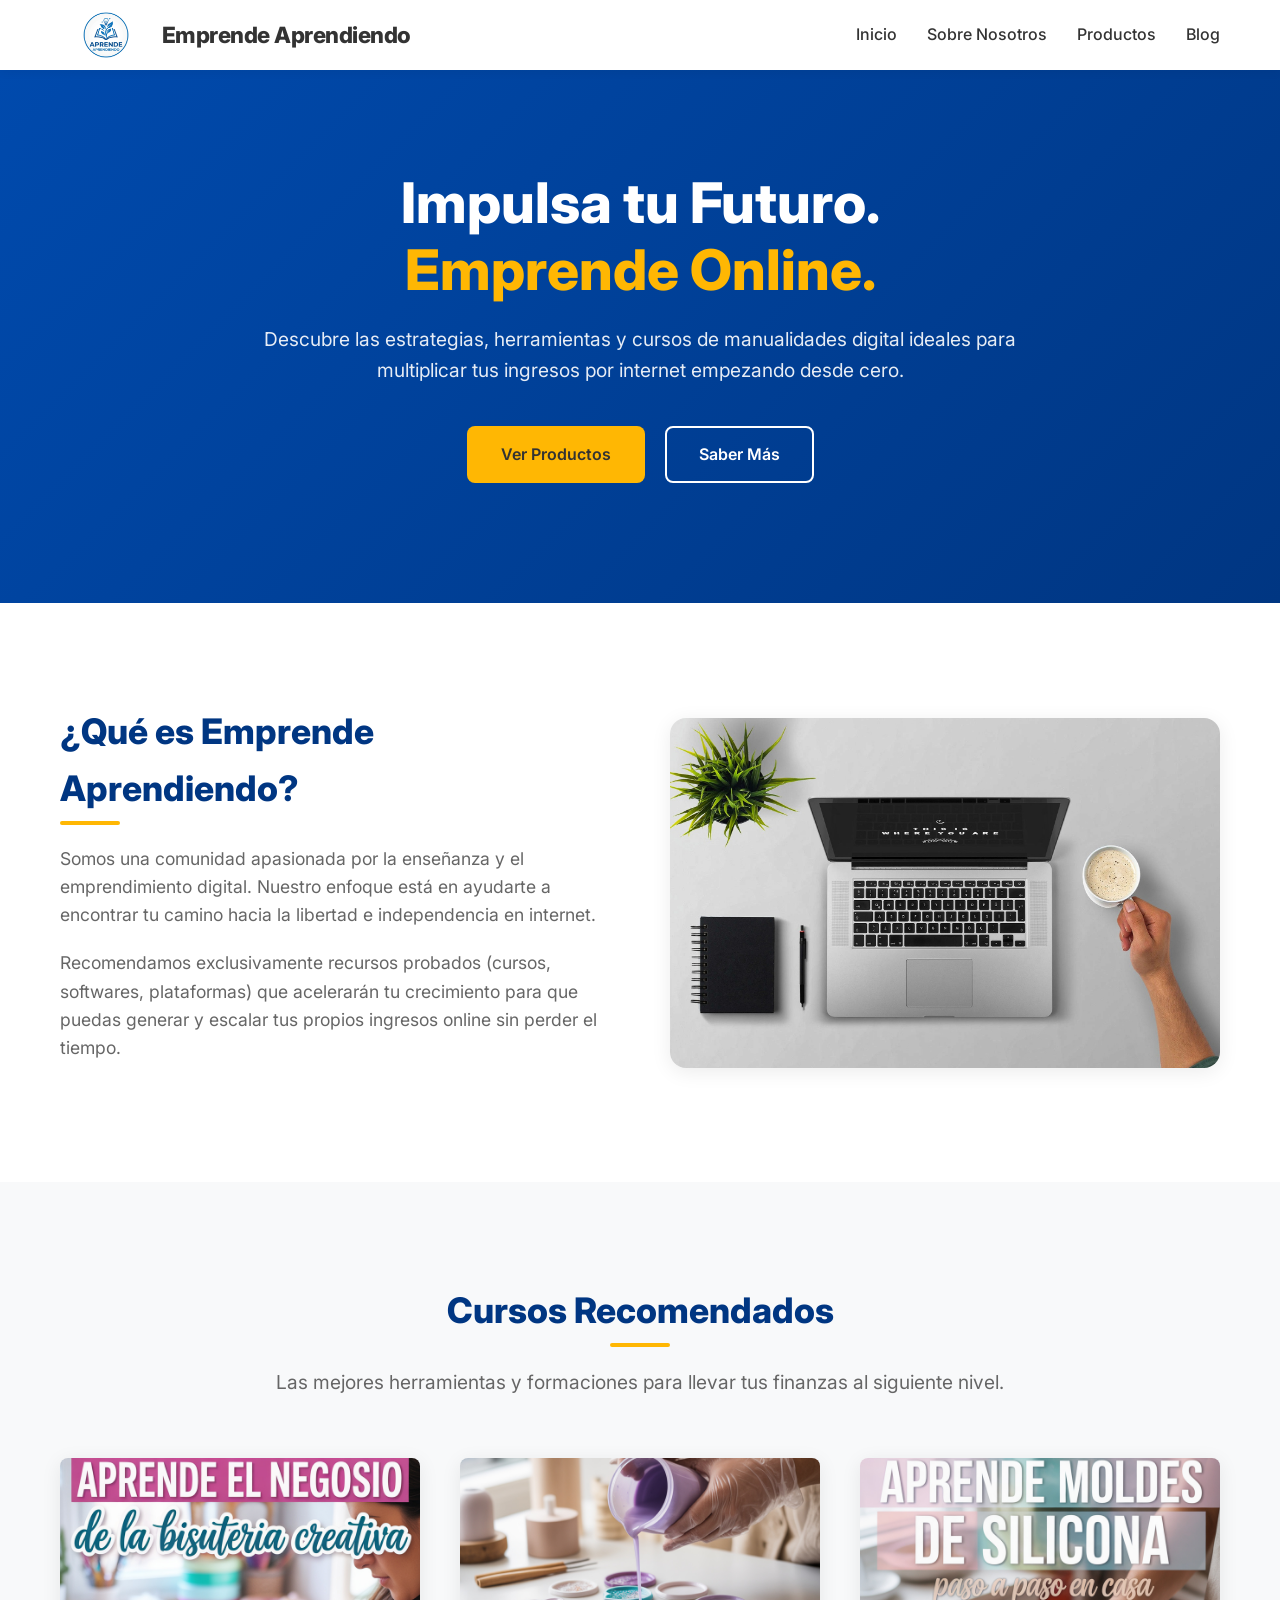
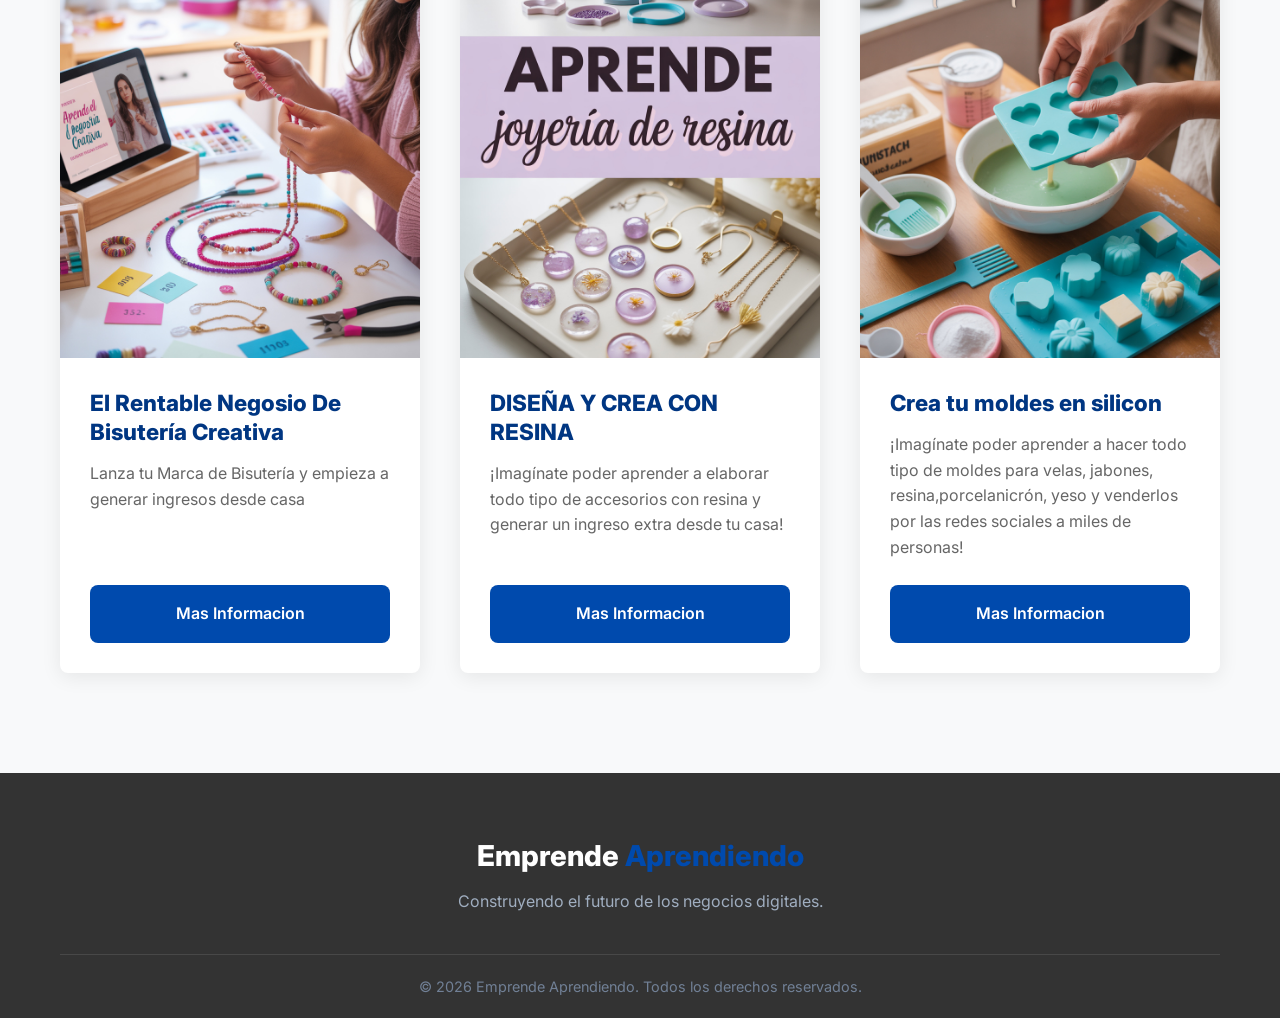
==== index.html @ 3b5a29c6 "primer commit mi pagina web con htlm, css, javascript" ====
<!DOCTYPE html>
<html lang="es">

<head>
    <meta charset="UTF-8">
    <meta name="viewport" content="width=device-width, initial-scale=1.0">
    <title>Emprende Aprendiendo</title>
    <meta name="description" content="Aprende y emprende online con las mejores herramientas de marketing digital.">
    <!-- Enlace al archivo CSS -->
    <link rel="stylesheet" href="styles.css">
    <!-- Google Fonts (Inter) -->
    <link rel="preconnect" href="https://fonts.googleapis.com">
    <link rel="preconnect" href="https://fonts.gstatic.com" crossorigin>
    <link href="https://fonts.googleapis.com/css2?family=Inter:wght@400;500;600;800&display=swap" rel="stylesheet">
    <!-- Icono de la página (Favicon) -->
    <link rel="icon" type="image/png" href="imagen/icon2.ico">
</head>

<body>
    <!-- Encabezado / Header -->
    <header class="header">
        <div class="container header-container">
            <a href="#" class="logo">
                <img src="imagen/logo2.png" alt="Emprende Aprendiendo" class="logo-img">
                <span class="logo-text">Emprende <span>Aprendiendo</span></span>
            </a>
            <nav class="nav-menu">
                <a href="#inicio">Inicio</a>
                <a href="#sobre-nosotros">Sobre Nosotros</a>
                <a href="#productos">Productos</a>
                <a href="blog.html">Blog</a>
            </nav>
        </div>
    </header>

    <!-- Sección Hero / Portada -->
    <section id="inicio" class="hero">
        <div class="container hero-container">
            <div class="hero-content">
                <h1 class="hero-title">Impulsa tu Futuro. <br /><span class="text-accent">Emprende Online.</span></h1>
                <p class="hero-subtitle">Descubre las estrategias, herramientas y cursos de manualidades digital ideales
                    para multiplicar tus ingresos por internet empezando desde cero.</p>
                <div class="hero-actions">
                    <a href="#productos" class="btn btn-primary">Ver Productos</a>
                    <a href="#sobre-nosotros" class="btn btn-outline">Saber Más</a>
                </div>
            </div>
        </div>
    </section>

    <!-- Sección Sobre Nosotros -->
    <section id="sobre-nosotros" class="about">
        <div class="container about-container">
            <div class="about-text">
                <h2 class="section-title">¿Qué es Emprende Aprendiendo?</h2>
                <div class="title-underline"></div>
                <p>Somos una comunidad apasionada por la enseñanza y el emprendimiento digital. Nuestro enfoque está en
                    ayudarte a encontrar tu camino hacia la libertad e independencia en internet.</p>
                <p>Recomendamos exclusivamente recursos probados (cursos, softwares, plataformas) que acelerarán tu
                    crecimiento para que puedas generar y escalar tus propios ingresos online sin perder el tiempo.</p>
            </div>
            <div class="about-visual">
                <div class="visual-box" style="background: none; border: none; overflow: hidden;">
                    <img src="imagen/cursos online.jpg" alt="Cursos de manualidades y emprendimiento"
                        style="width: 100%; height: 100%; object-fit: cover;">
                </div>
            </div>
        </div>
    </section>

    <!-- Sección de Productos Afiliados -->
    <section id="productos" class="products">
        <div class="container">
            <div class="products-header">
                <h2 class="section-title">Cursos Recomendados</h2>
                <div class="title-underline center"></div>
                <p class="section-subtitle">Las mejores herramientas y formaciones para llevar tus finanzas al siguiente
                    nivel.</p>
            </div>

            <!-- Contenedor dinámico manejado por JavaScript -->
            <div id="product-grid" class="product-grid">
                <!-- Las tarjetas de productos se insertarán aquí desde script.js -->
            </div>
        </div>
    </section>

    <!-- Footer / Pie de página -->
    <footer class="footer">
        <div class="container">
            <div class="footer-content">
                <h3 class="footer-logo">Emprende <span>Aprendiendo</span></h3>
                <p class="footer-desc">Construyendo el futuro de los negocios digitales.</p>
            </div>
            <div class="footer-bottom">
                <p>&copy; <span id="current-year"></span> Emprende Aprendiendo. Todos los derechos reservados.</p>
            </div>
        </div>
    </footer>

    <!-- Enlace al archivo JavaScript -->
    <script src="script.js"></script>
</body>

</html>
---- styles.css ----
/* Base y Variables */
:root {
    /* Paleta de colores principal */
    --color-primary: #004aad; /* Azul principal */
    --color-primary-dark: #003682; /* Azul oscuro */
    --color-accent: #ffb703; /* Amarillo llamado a la acción */
    --color-accent-hover: #e0a103;
    --color-white: #ffffff;
    --color-bg-light: #f8f9fa; /* Gris claro de fondo */
    --color-text: #333333; /* Texto principal oscuro */
    --color-text-muted: #666666; /* Texto secundario gris */
    
    /* Configuración visual */
    --radius-sm: 4px;
    --radius-md: 8px;
    --radius-lg: 16px;
    --transition-speed: 0.3s;
    --shadow-main: 0 4px 20px rgba(0, 0, 0, 0.08);
}

/* Reset Básico */
* {
    margin: 0;
    padding: 0;
    box-sizing: border-box;
}

html {
    scroll-behavior: smooth;
    font-size: 16px;
}

body {
    font-family: 'Inter', sans-serif;
    color: var(--color-text);
    background-color: var(--color-white);
    line-height: 1.6;
    overflow-x: hidden;
}

/* Utilidades */
.container {
    width: 100%;
    max-width: 1200px;
    margin: 0 auto;
    padding: 0 20px;
}

.section-title {
    font-size: 2.2rem;
    font-weight: 800;
    color: var(--color-primary-dark);
    margin-bottom: 5px;
}

.title-underline {
    width: 60px;
    height: 4px;
    background-color: var(--color-accent);
    margin-bottom: 20px;
    border-radius: 2px;
}

.title-underline.center {
    margin-left: auto;
    margin-right: auto;
}

.text-accent {
    color: var(--color-accent);
}

/* Header */
.header {
    background-color: var(--color-white);
    box-shadow: 0 2px 10px rgba(0, 0, 0, 0.05);
    position: sticky;
    top: 0;
    z-index: 1000;
}

.header-container {
    display: flex;
    justify-content: space-between;
    align-items: center;
    height: 70px;
}

.logo {
    display: flex;
    align-items: center;
    gap: 10px;
    font-size: 1.4rem;
    font-weight: 800;
    color: var(--color-primary);
    text-decoration: none;
    letter-spacing: -0.5px;
}

.logo-img {
    height: 50px;
    width: auto;
    object-fit: contain;
}

.logo span {
    color: var(--color-text);
}

.nav-menu {
    display: flex;
    gap: 30px;
}

.nav-menu a {
    text-decoration: none;
    color: var(--color-text);
    font-weight: 500;
    font-size: 1rem;
    transition: color var(--transition-speed);
}

.nav-menu a:hover {
    color: var(--color-primary);
}

/* Hero Section */
.hero {
    position: relative;
    background: linear-gradient(135deg, var(--color-primary) 0%, var(--color-primary-dark) 100%);
    padding: 100px 0 120px;
    color: var(--color-white);
    text-align: center;
    overflow: hidden;
}

.hero-content {
    max-width: 800px;
    margin: 0 auto;
    position: relative;
    z-index: 2;
}

.hero-title {
    font-size: 3.5rem;
    font-weight: 800;
    line-height: 1.2;
    margin-bottom: 20px;
}

.hero-title .text-accent {
    color: var(--color-accent);
}

.hero-subtitle {
    font-size: 1.2rem;
    color: rgba(255, 255, 255, 0.9);
    margin-bottom: 40px;
}

.hero-actions {
    display: flex;
    justify-content: center;
    gap: 20px;
}

/* Botones */
.btn {
    display: inline-block;
    padding: 14px 32px;
    border-radius: var(--radius-md);
    text-decoration: none;
    font-weight: 600;
    font-size: 1rem;
    transition: all var(--transition-speed);
    cursor: pointer;
    border: 2px solid transparent;
}

.btn-primary {
    background-color: var(--color-accent);
    color: var(--color-text); /* Texto oscuro para contrastar con amarillo */
}

.btn-primary:hover {
    background-color: var(--color-accent-hover);
    transform: translateY(-3px);
    box-shadow: 0 8px 20px rgba(255, 183, 3, 0.4);
}

.btn-outline {
    background-color: transparent;
    border-color: var(--color-white);
    color: var(--color-white);
}

.btn-outline:hover {
    background-color: var(--color-white);
    color: var(--color-primary);
    transform: translateY(-3px);
}

/* Sobre Nosotros */
.about {
    padding: 100px 0;
    background-color: var(--color-white);
}

.about-container {
    display: flex;
    align-items: center;
    gap: 60px;
}

.about-text {
    flex: 1;
}

.about-text p {
    font-size: 1.1rem;
    color: var(--color-text-muted);
    margin-bottom: 20px;
}

.about-visual {
    flex: 1;
}

.visual-box {
    width: 100%;
    height: 350px;
    background: linear-gradient(135deg, #f1f5f9 0%, #e2e8f0 100%);
    border-radius: var(--radius-lg);
    display: flex;
    align-items: center;
    justify-content: center;
    font-size: 1.8rem;
    font-weight: 800;
    color: var(--color-primary);
    box-shadow: var(--shadow-main);
    border: 1px solid rgba(0,0,0,0.05);
}

/* Productos */
.products {
    padding: 100px 0;
    background-color: var(--color-bg-light);
}

.products-header {
    text-align: center;
    margin-bottom: 60px;
}

.section-subtitle {
    font-size: 1.2rem;
    color: var(--color-text-muted);
}

.product-grid {
    display: grid;
    grid-template-columns: repeat(auto-fill, minmax(320px, 1fr));
    gap: 40px;
}

/* Tarjeta del Producto (Product Card) */
.card {
    background-color: var(--color-white);
    border-radius: var(--radius-md);
    overflow: hidden;
    box-shadow: var(--shadow-main);
    transition: transform var(--transition-speed), box-shadow var(--transition-speed);
    display: flex;
    flex-direction: column;
}

.card:hover {
    transform: translateY(-8px);
    box-shadow: 0 15px 30px rgba(0, 0, 0, 0.12);
}

.card-img-wrapper {
    width: 100%;
    height: 500px;
    background-color: #e2e8f0;
    overflow: hidden;
}

.card-img {
    width: 100%;
    height: 100%;
    object-fit: cover;
    transition: transform 0.5s ease;
}

.card:hover .card-img {
    transform: scale(1.05);
}

.card-body {
    padding: 30px;
    display: flex;
    flex-direction: column;
    flex-grow: 1;
}

.card-title {
    font-size: 1.4rem;
    font-weight: 800;
    color: var(--color-primary-dark);
    margin-bottom: 15px;
    line-height: 1.3;
}

.card-desc {
    font-size: 1rem;
    color: var(--color-text-muted);
    margin-bottom: 25px;
    flex-grow: 1;
}

.card .btn {
    width: 100%;
    text-align: center;
}

.card .btn-primary {
    background-color: var(--color-primary);
    color: var(--color-white);
}

.card .btn-primary:hover {
    background-color: var(--color-primary-dark);
    box-shadow: 0 6px 15px rgba(0, 74, 173, 0.3);
}

/* Footer */
.footer {
    background-color: var(--color-text);
    color: var(--color-white);
    padding: 60px 0 20px;
}

.footer-content {
    text-align: center;
    margin-bottom: 40px;
}

.footer-logo {
    font-size: 1.8rem;
    font-weight: 800;
    margin-bottom: 10px;
    color: var(--color-white);
}

.footer-logo span {
    color: var(--color-primary);
}

.footer-desc {
    color: #a0aec0;
}

.footer-bottom {
    text-align: center;
    padding-top: 20px;
    border-top: 1px solid rgba(255,255,255,0.1);
    color: #718096;
    font-size: 0.9rem;
}

/* Responsividad (Móviles y Tablets) */
@media (max-width: 991px) {
    .about-container {
        flex-direction: column;
        text-align: center;
    }
    .title-underline {
        margin-left: auto;
        margin-right: auto;
    }
    .hero-title {
        font-size: 3rem;
    }
}

@media (max-width: 768px) {
    .header-container {
        flex-direction: column;
        height: auto;
        padding: 15px 0;
        gap: 15px;
    }
    .hero-title {
        font-size: 2.2rem;
    }
    .hero-actions {
        flex-direction: column;
    }
    .btn {
        width: 100%;
    }
}
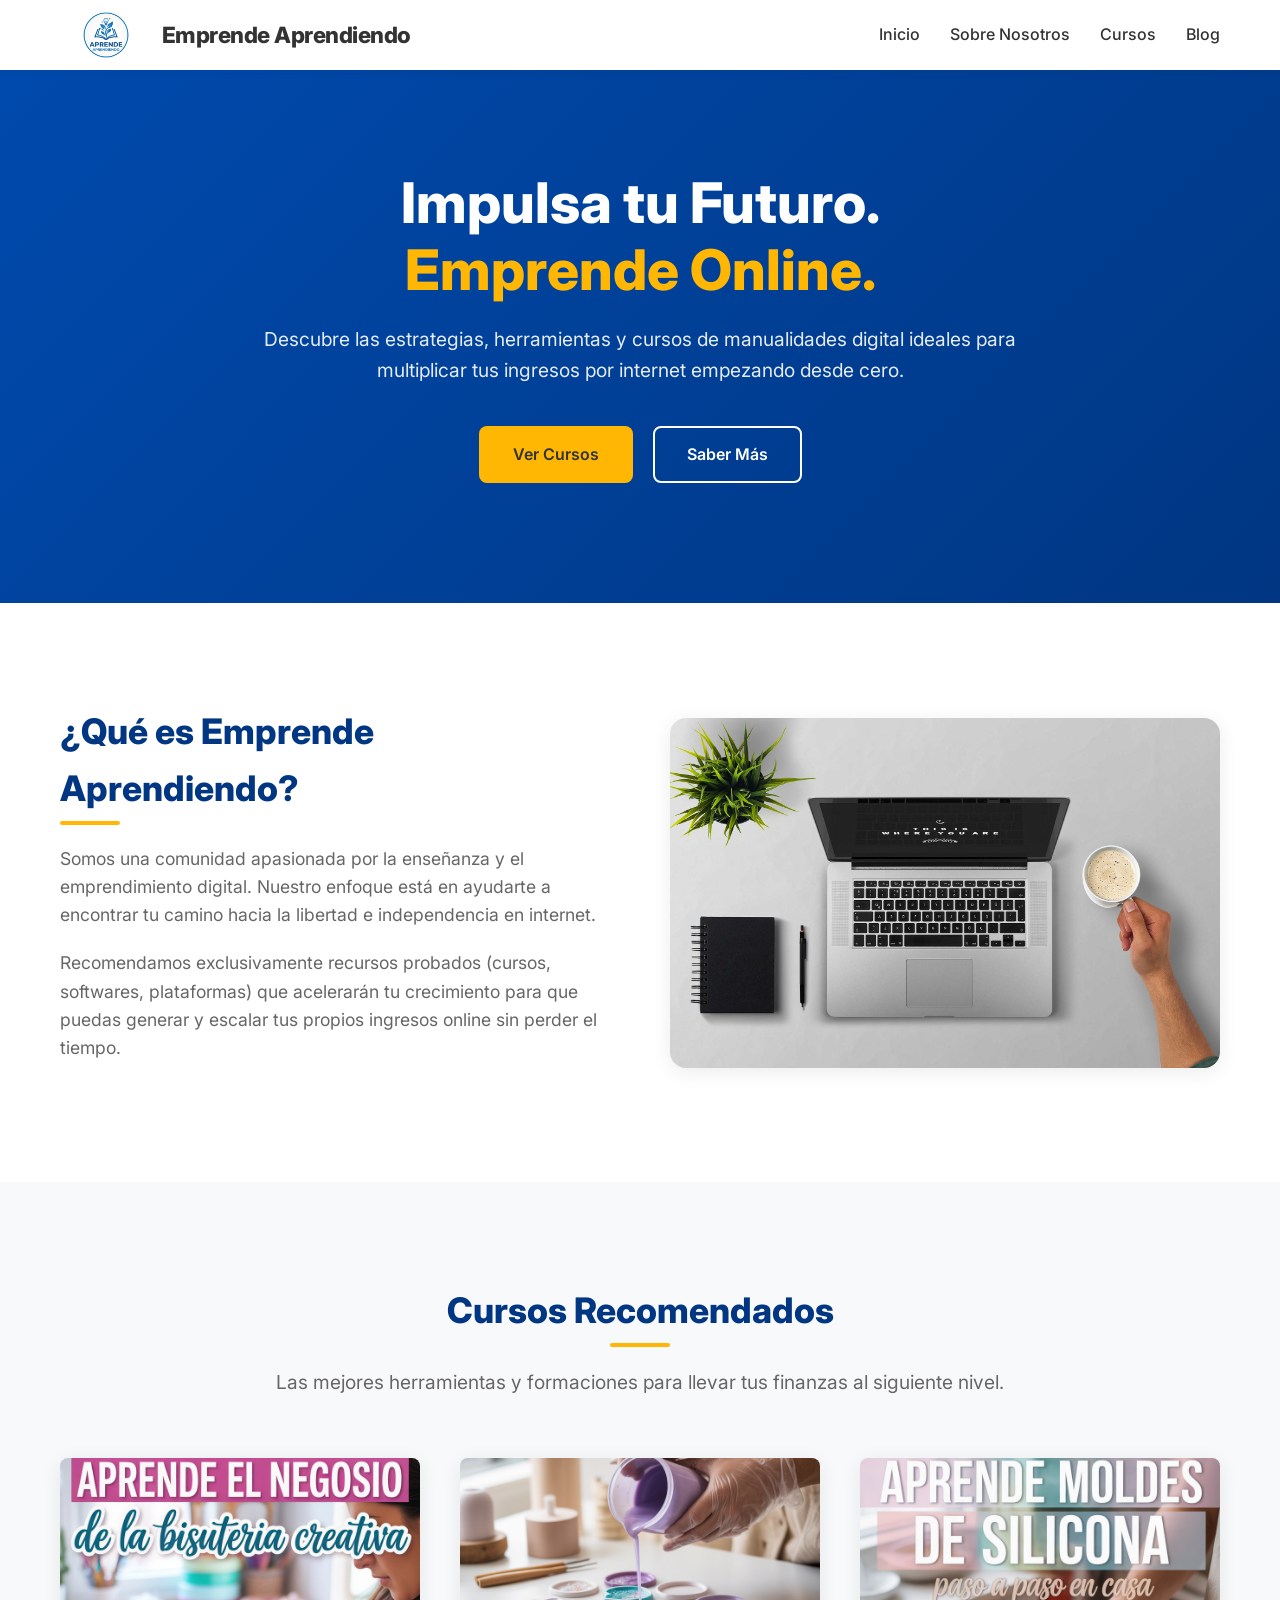
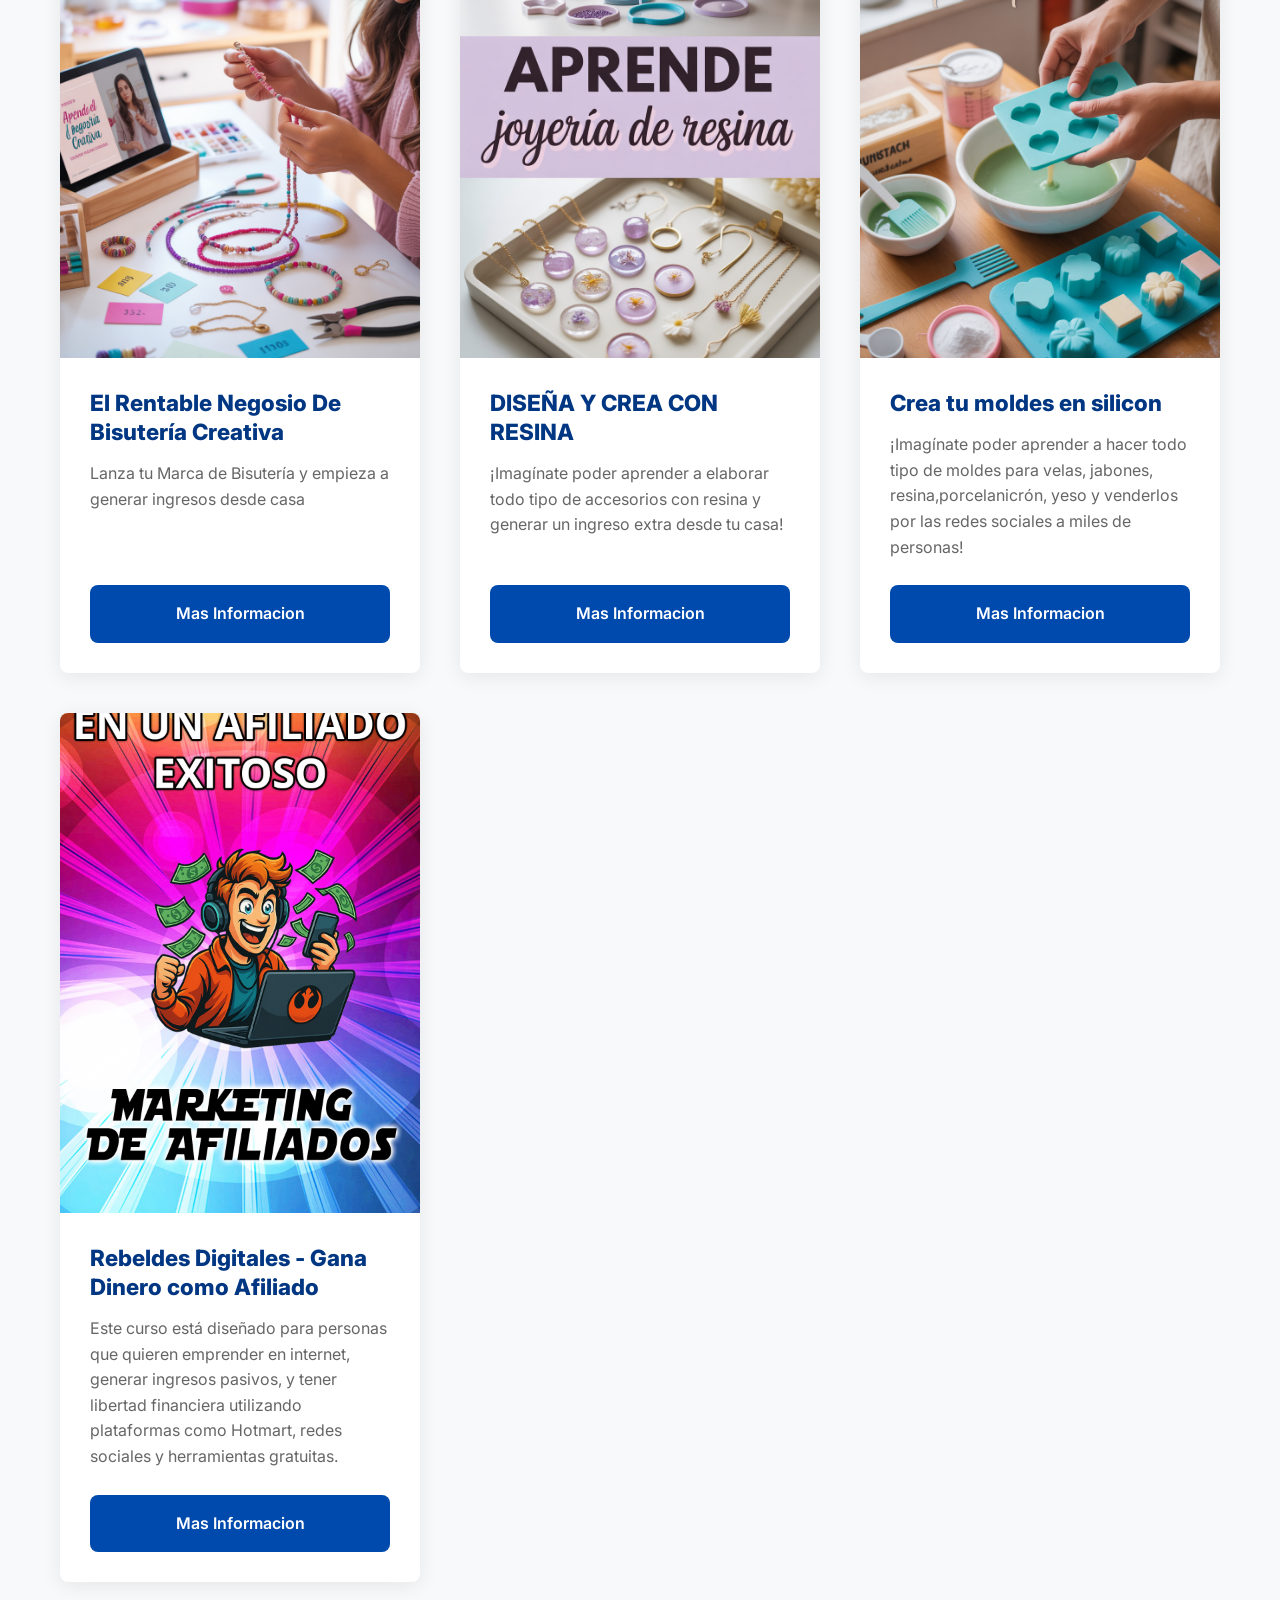
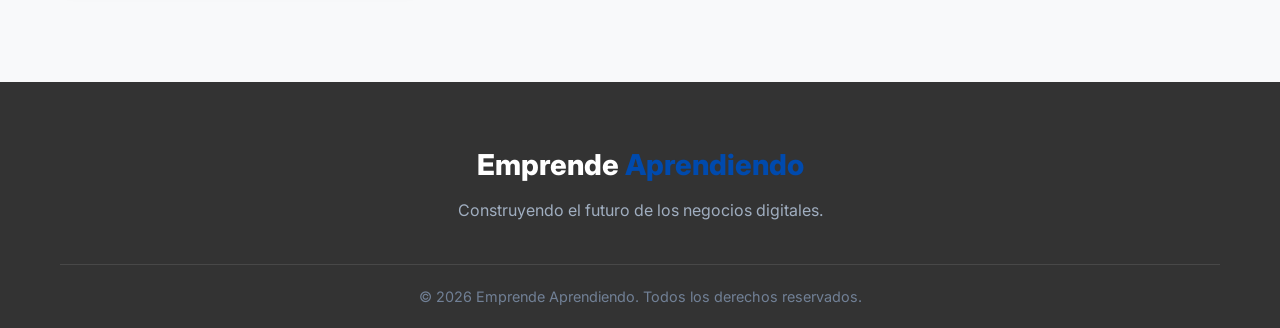
==== commit f3bca2bb: "mejorando la web mejorando la web de mi  negocio" ====
--- a/index.html
+++ b/index.html
@@ -6,6 +6,7 @@
     <meta name="viewport" content="width=device-width, initial-scale=1.0">
     <title>Emprende Aprendiendo</title>
     <meta name="description" content="Aprende y emprende online con las mejores herramientas de marketing digital.">
+    <meta name="p:domain_verify" content="e2489426840862c5d859c9f78d65d058"/>
     <!-- Enlace al archivo CSS -->
     <link rel="stylesheet" href="styles.css">
     <!-- Google Fonts (Inter) -->
@@ -27,7 +28,7 @@
             <nav class="nav-menu">
                 <a href="#inicio">Inicio</a>
                 <a href="#sobre-nosotros">Sobre Nosotros</a>
-                <a href="#productos">Productos</a>
+                <a href="#productos">Cursos</a>
                 <a href="blog.html">Blog</a>
             </nav>
         </div>
@@ -41,7 +42,7 @@
                 <p class="hero-subtitle">Descubre las estrategias, herramientas y cursos de manualidades digital ideales
                     para multiplicar tus ingresos por internet empezando desde cero.</p>
                 <div class="hero-actions">
-                    <a href="#productos" class="btn btn-primary">Ver Productos</a>
+                    <a href="#productos" class="btn btn-primary">Ver Cursos</a>
                     <a href="#sobre-nosotros" class="btn btn-outline">Saber Más</a>
                 </div>
             </div>
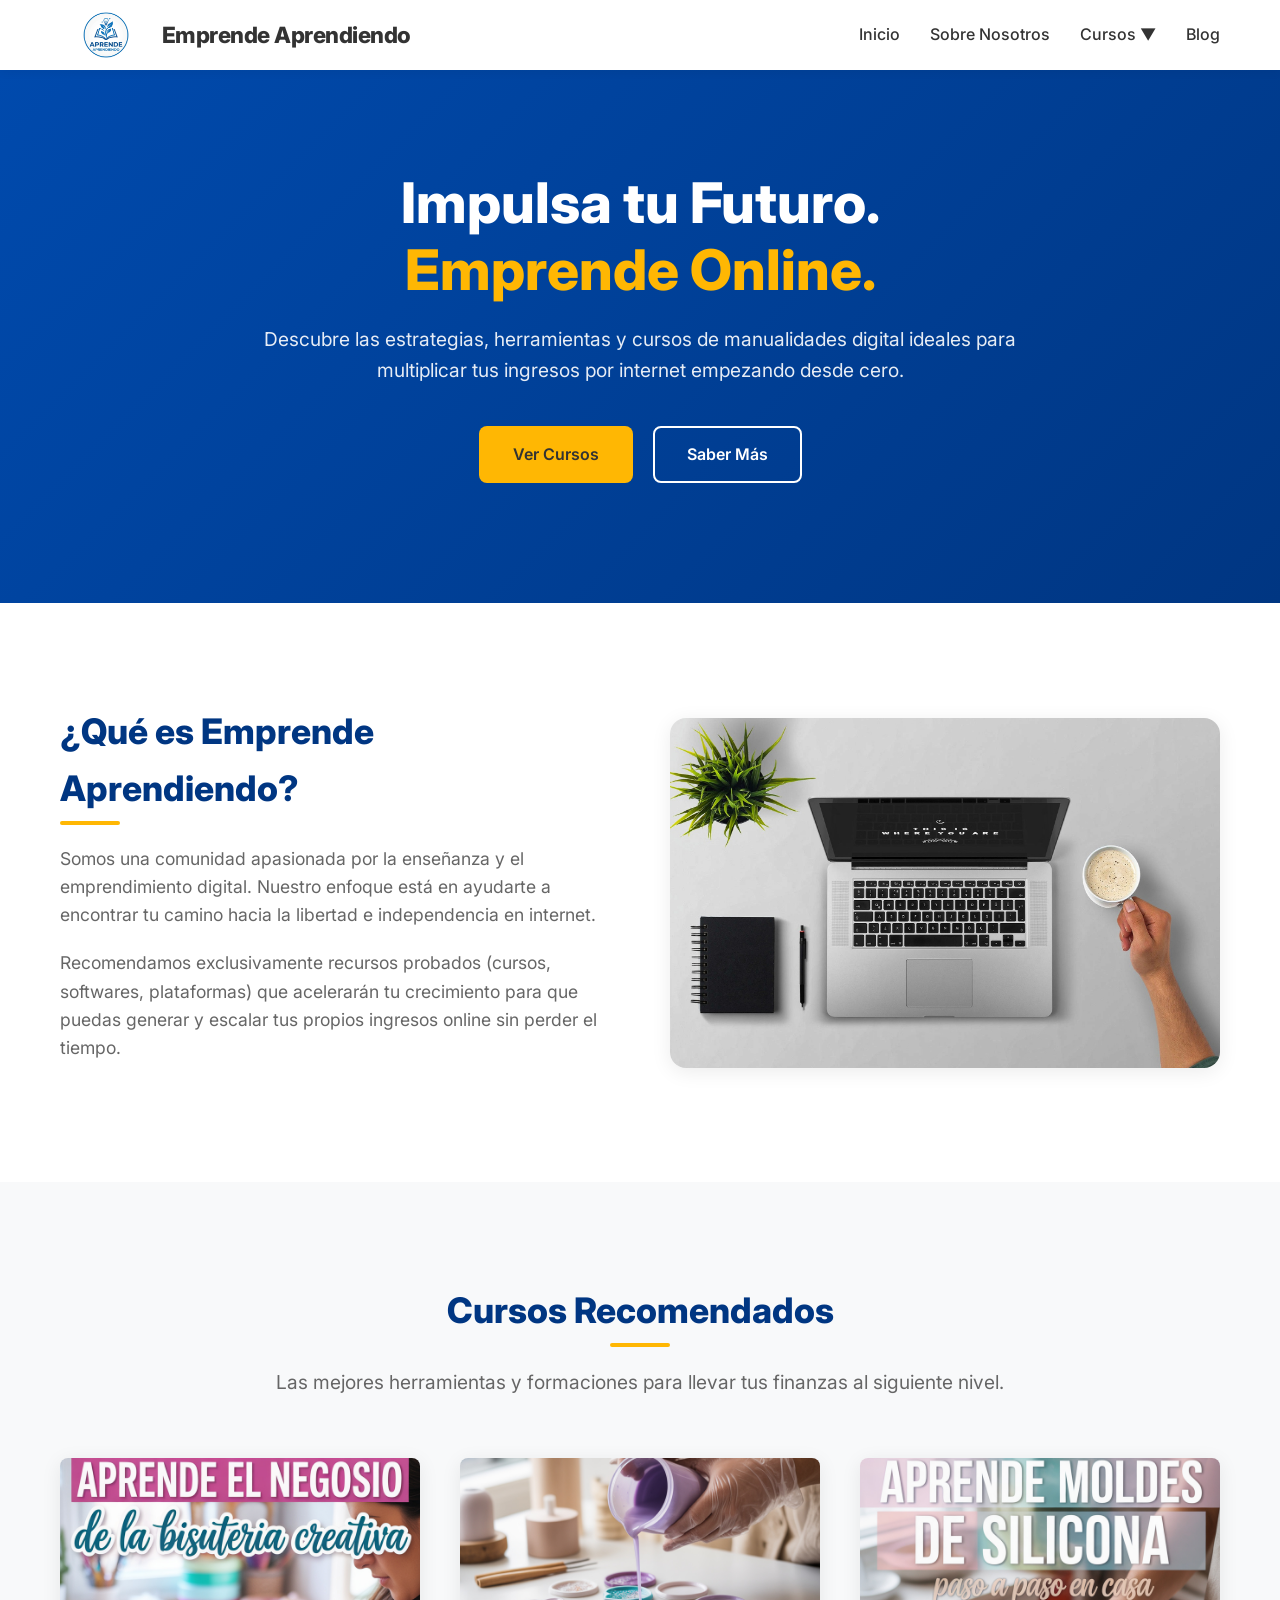
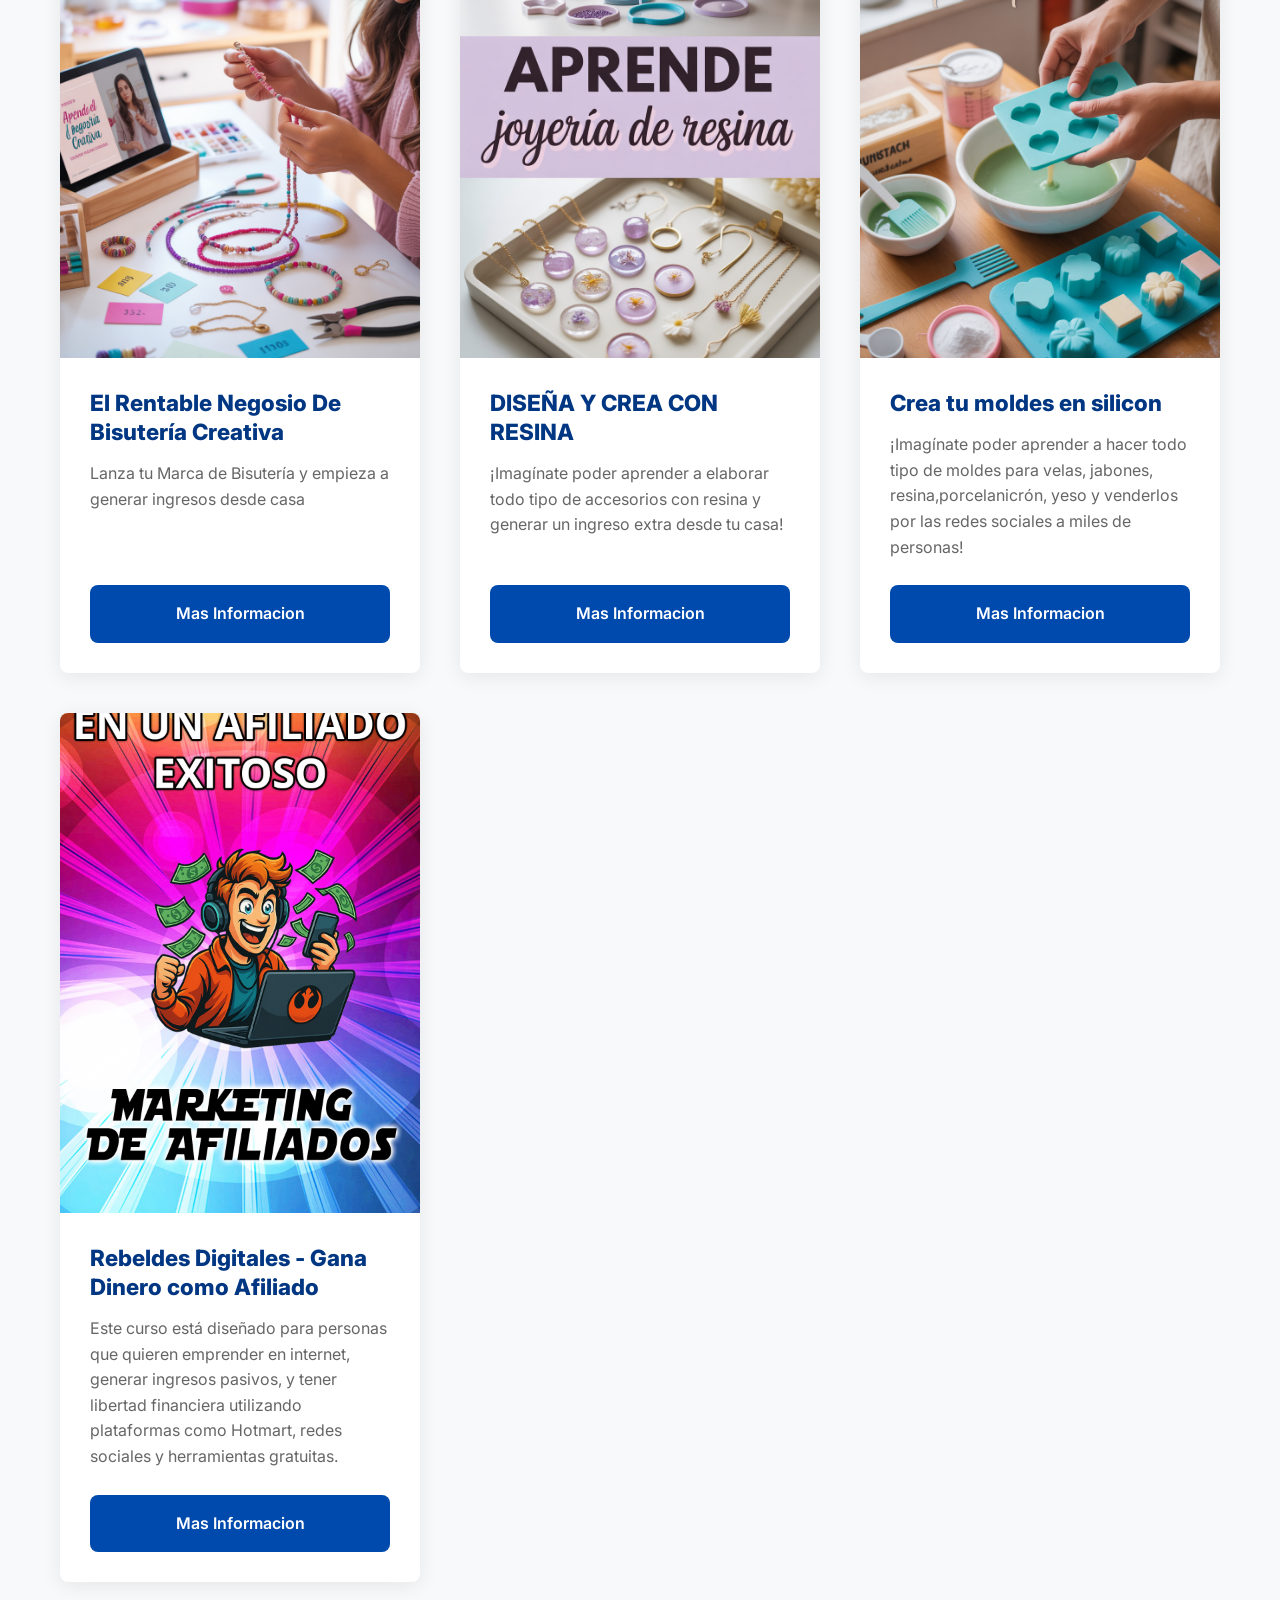
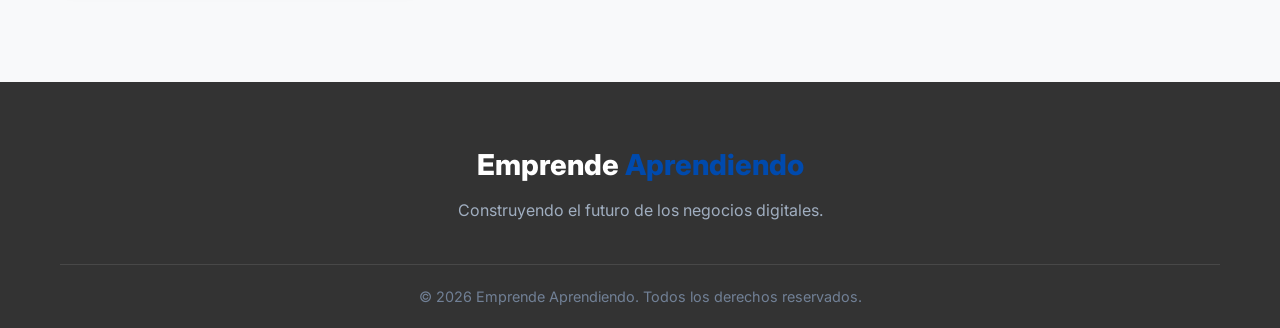
==== commit bd122407: "creando landing pages creando mas paginas" ====
--- a/index.html
+++ b/index.html
@@ -28,7 +28,15 @@
             <nav class="nav-menu">
                 <a href="#inicio">Inicio</a>
                 <a href="#sobre-nosotros">Sobre Nosotros</a>
-                <a href="#productos">Cursos</a>
+                <div class="dropdown">
+                    <a href="#productos" class="dropbtn">Cursos ▼</a>
+                    <div class="dropdown-content">
+                        <a href="resina.html">Diseña con Resina</a>
+                        <a href="bisuteria.html">Bisutería Creativa</a>
+                        <a href="moldes-silicon.html">Moldes de Silicón</a>
+                        <a href="rebeldes-digitales.html">Rebeldes Digitales</a>
+                    </div>
+                </div>
                 <a href="blog.html">Blog</a>
             </nav>
         </div>
--- a/styles.css
+++ b/styles.css
@@ -124,6 +124,53 @@
     color: var(--color-primary);
 }
 
+/* Menú Desplegable (Dropdown) */
+.dropdown {
+    position: relative;
+    display: inline-block;
+}
+
+.dropdown-content {
+    display: none;
+    position: absolute;
+    background-color: var(--color-white);
+    min-width: 220px;
+    box-shadow: 0 8px 25px rgba(0, 0, 0, 0.1);
+    z-index: 1000;
+    border-radius: var(--radius-md);
+    top: 100%;
+    left: 0;
+    padding: 10px 0;
+    overflow: hidden;
+    border: 1px solid rgba(0,0,0,0.05);
+}
+
+.dropdown:hover .dropdown-content {
+    display: block;
+    animation: fadeIn 0.3s ease;
+}
+
+@keyframes fadeIn {
+    from { opacity: 0; transform: translateY(-10px); }
+    to { opacity: 1; transform: translateY(0); }
+}
+
+.dropdown-content a {
+    color: var(--color-text);
+    padding: 12px 20px;
+    text-decoration: none;
+    display: block;
+    font-size: 0.95rem;
+    font-weight: 500;
+    transition: all 0.2s ease;
+}
+
+.dropdown-content a:hover {
+    background-color: var(--color-bg-light);
+    color: var(--color-primary);
+    padding-left: 25px; /* Pequeño salto a la derecha al hacer hover */
+}
+
 /* Hero Section */
 .hero {
     position: relative;
